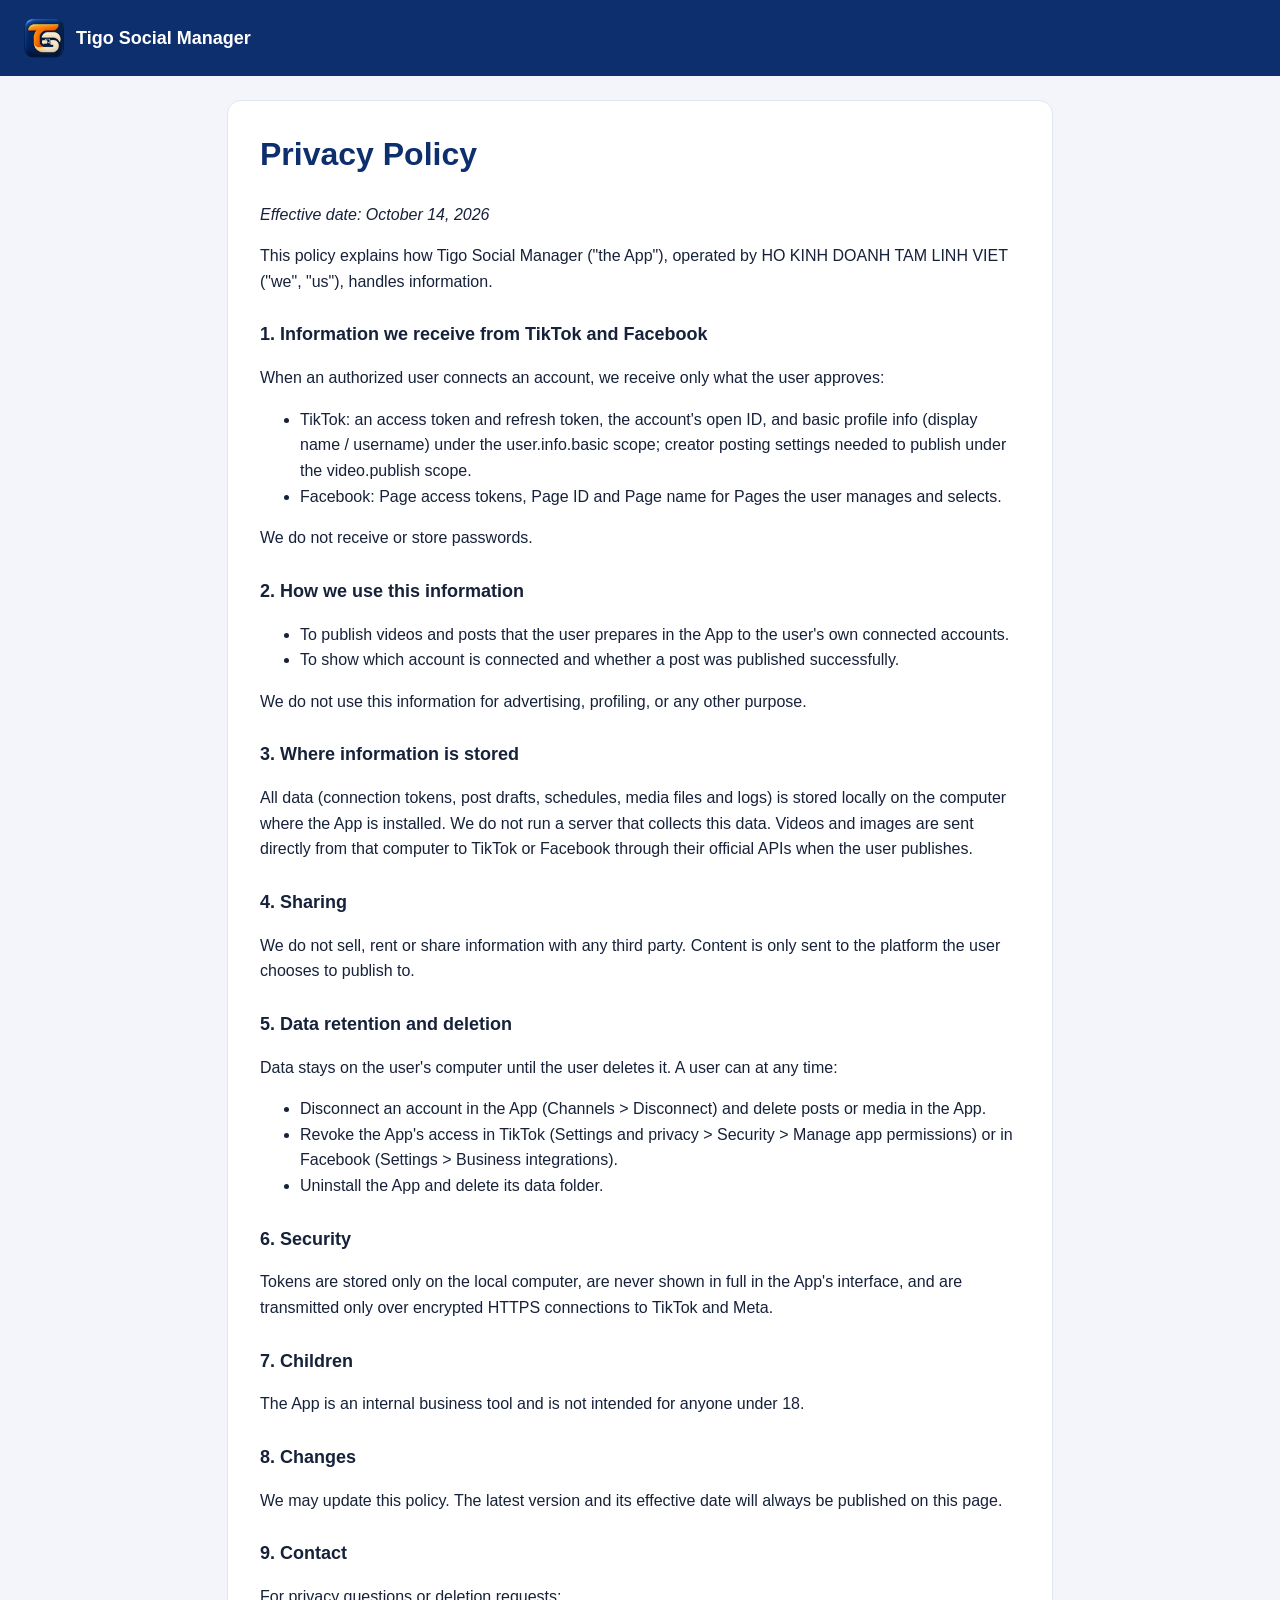
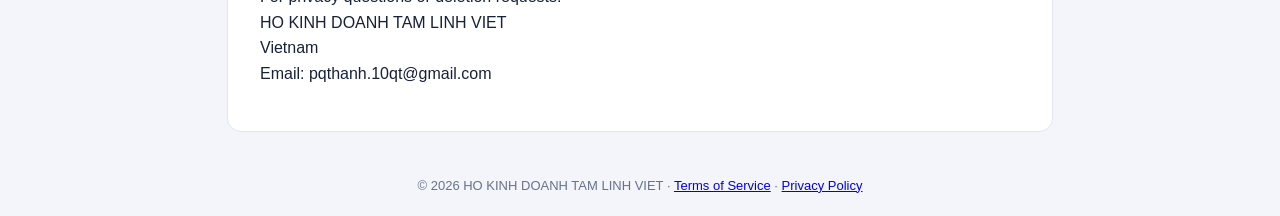
==== privacy/index.html @ 1b6d6f2d "Create index.html" ====
<!doctype html><html lang="en"><head><meta charset="utf-8"><meta name="viewport" content="width=device-width,initial-scale=1"><title>Privacy Policy – Tigo Social Manager</title><style>body{margin:0;font-family:Segoe UI,Arial,sans-serif;background:#F3F5FA;color:#16213A;line-height:1.6}
header{background:#0E2F6E;color:#fff;padding:18px 24px;display:flex;align-items:center;gap:12px}
header img{width:40px;height:40px;border-radius:10px}header a{color:#fff;text-decoration:none;font-weight:700;font-size:18px}
main{max-width:760px;margin:24px auto;background:#fff;border-radius:14px;padding:28px 32px;border:1px solid #E1E6EF}
h1{color:#0E2F6E;margin-top:0}h2{font-size:18px;margin-top:26px}nav a{margin-right:16px;color:#F47A12;font-weight:600}
footer{text-align:center;color:#66728C;font-size:13px;padding:20px}</style></head>
<body><header><img src="/logo.png" alt=""><a href="/">Tigo Social Manager</a></header><main><h1>Privacy Policy</h1><p><i>Effective date: October 14, 2026</i></p><p>This policy explains how Tigo Social Manager ("the App"), operated by HO KINH DOANH TAM LINH VIET ("we", "us"), handles information.</p>
<h2>1. Information we receive from TikTok and Facebook</h2><p>When an authorized user connects an account, we receive only what the user approves:</p><ul><li>TikTok: an access token and refresh token, the account's open ID, and basic profile info (display name / username) under the user.info.basic scope; creator posting settings needed to publish under the video.publish scope.</li><li>Facebook: Page access tokens, Page ID and Page name for Pages the user manages and selects.</li></ul><p>We do not receive or store passwords.</p>
<h2>2. How we use this information</h2><ul><li>To publish videos and posts that the user prepares in the App to the user's own connected accounts.</li><li>To show which account is connected and whether a post was published successfully.</li></ul><p>We do not use this information for advertising, profiling, or any other purpose.</p>
<h2>3. Where information is stored</h2><p>All data (connection tokens, post drafts, schedules, media files and logs) is stored locally on the computer where the App is installed. We do not run a server that collects this data. Videos and images are sent directly from that computer to TikTok or Facebook through their official APIs when the user publishes.</p>
<h2>4. Sharing</h2><p>We do not sell, rent or share information with any third party. Content is only sent to the platform the user chooses to publish to.</p>
<h2>5. Data retention and deletion</h2><p>Data stays on the user's computer until the user deletes it. A user can at any time:</p><ul><li>Disconnect an account in the App (Channels &gt; Disconnect) and delete posts or media in the App.</li><li>Revoke the App's access in TikTok (Settings and privacy &gt; Security &gt; Manage app permissions) or in Facebook (Settings &gt; Business integrations).</li><li>Uninstall the App and delete its data folder.</li></ul>
<h2>6. Security</h2><p>Tokens are stored only on the local computer, are never shown in full in the App's interface, and are transmitted only over encrypted HTTPS connections to TikTok and Meta.</p>
<h2>7. Children</h2><p>The App is an internal business tool and is not intended for anyone under 18.</p>
<h2>8. Changes</h2><p>We may update this policy. The latest version and its effective date will always be published on this page.</p>
<h2>9. Contact</h2><p>For privacy questions or deletion requests:<br>HO KINH DOANH TAM LINH VIET<br>Vietnam<br>Email: pqthanh.10qt@gmail.com</p></main>
<footer>&copy; 2026 HO KINH DOANH TAM LINH VIET · <a href="/terms/">Terms of Service</a> · <a href="/privacy/">Privacy Policy</a></footer></body></html>
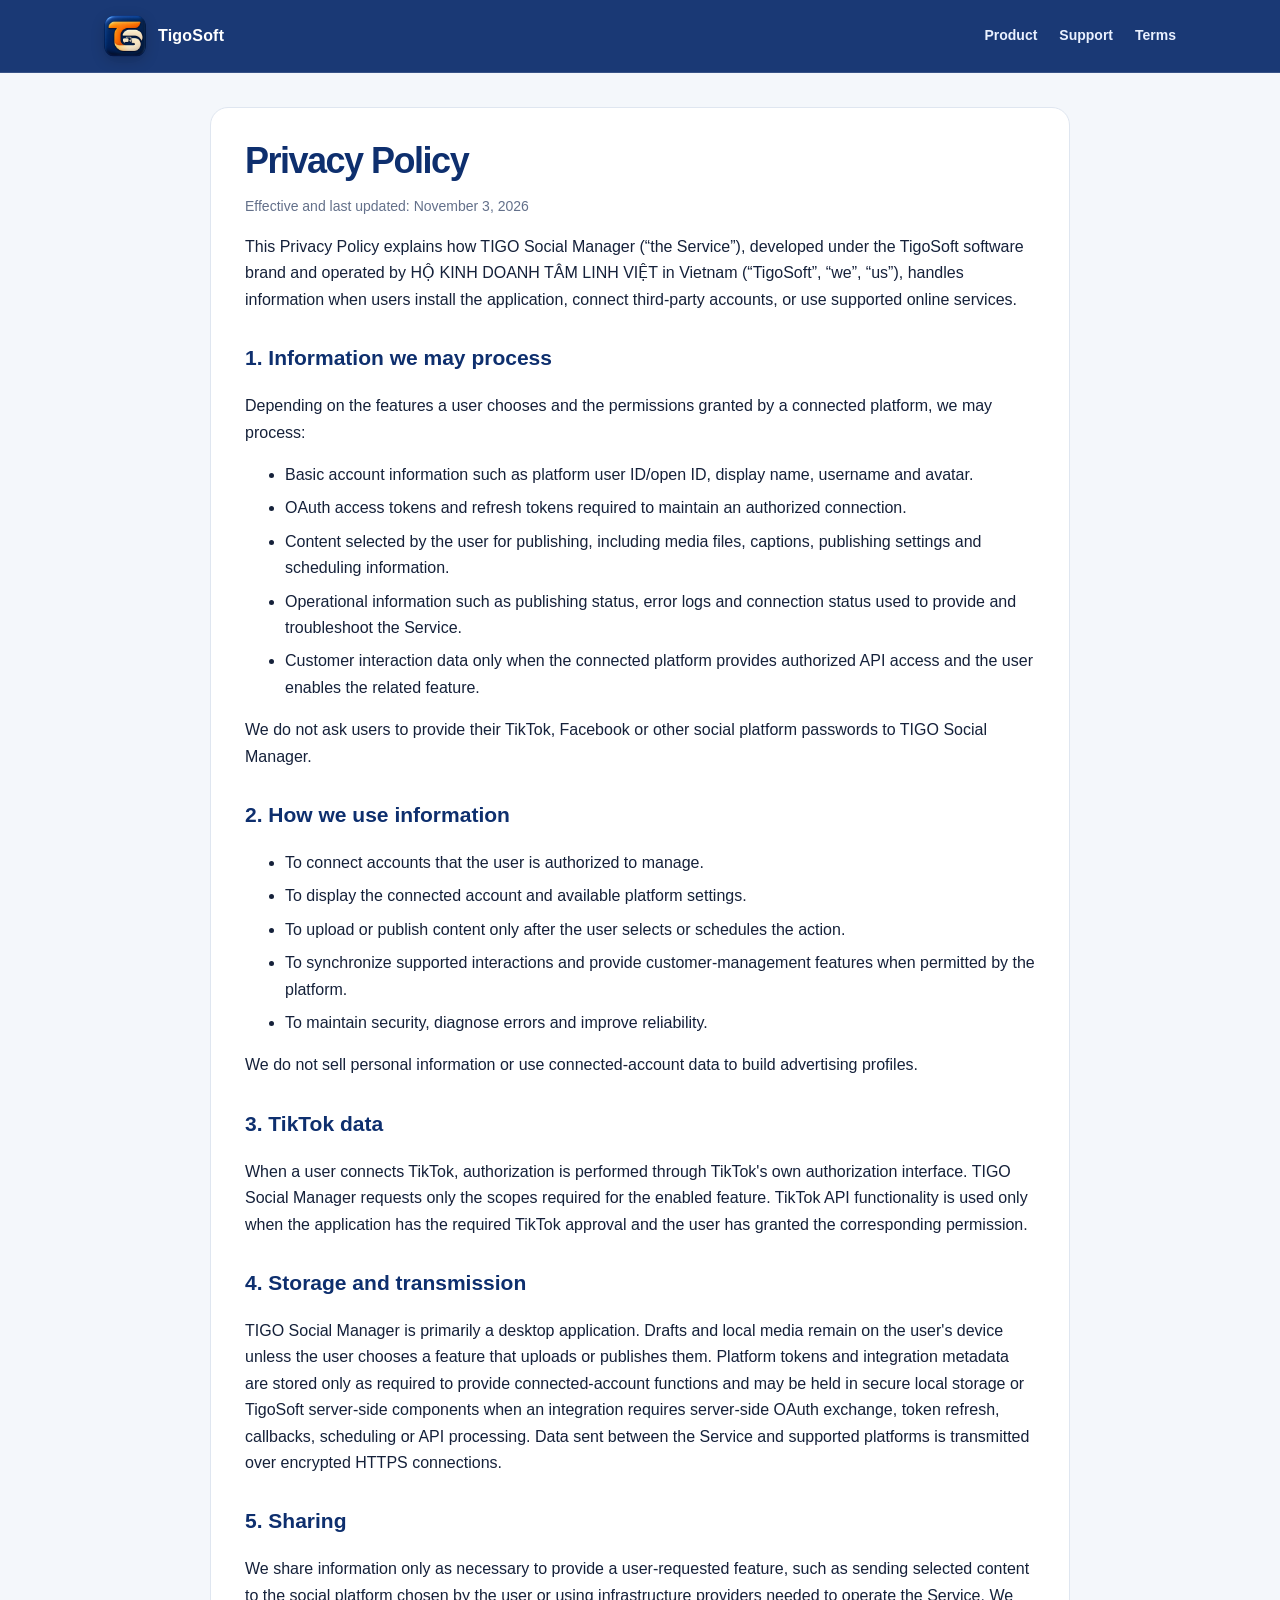
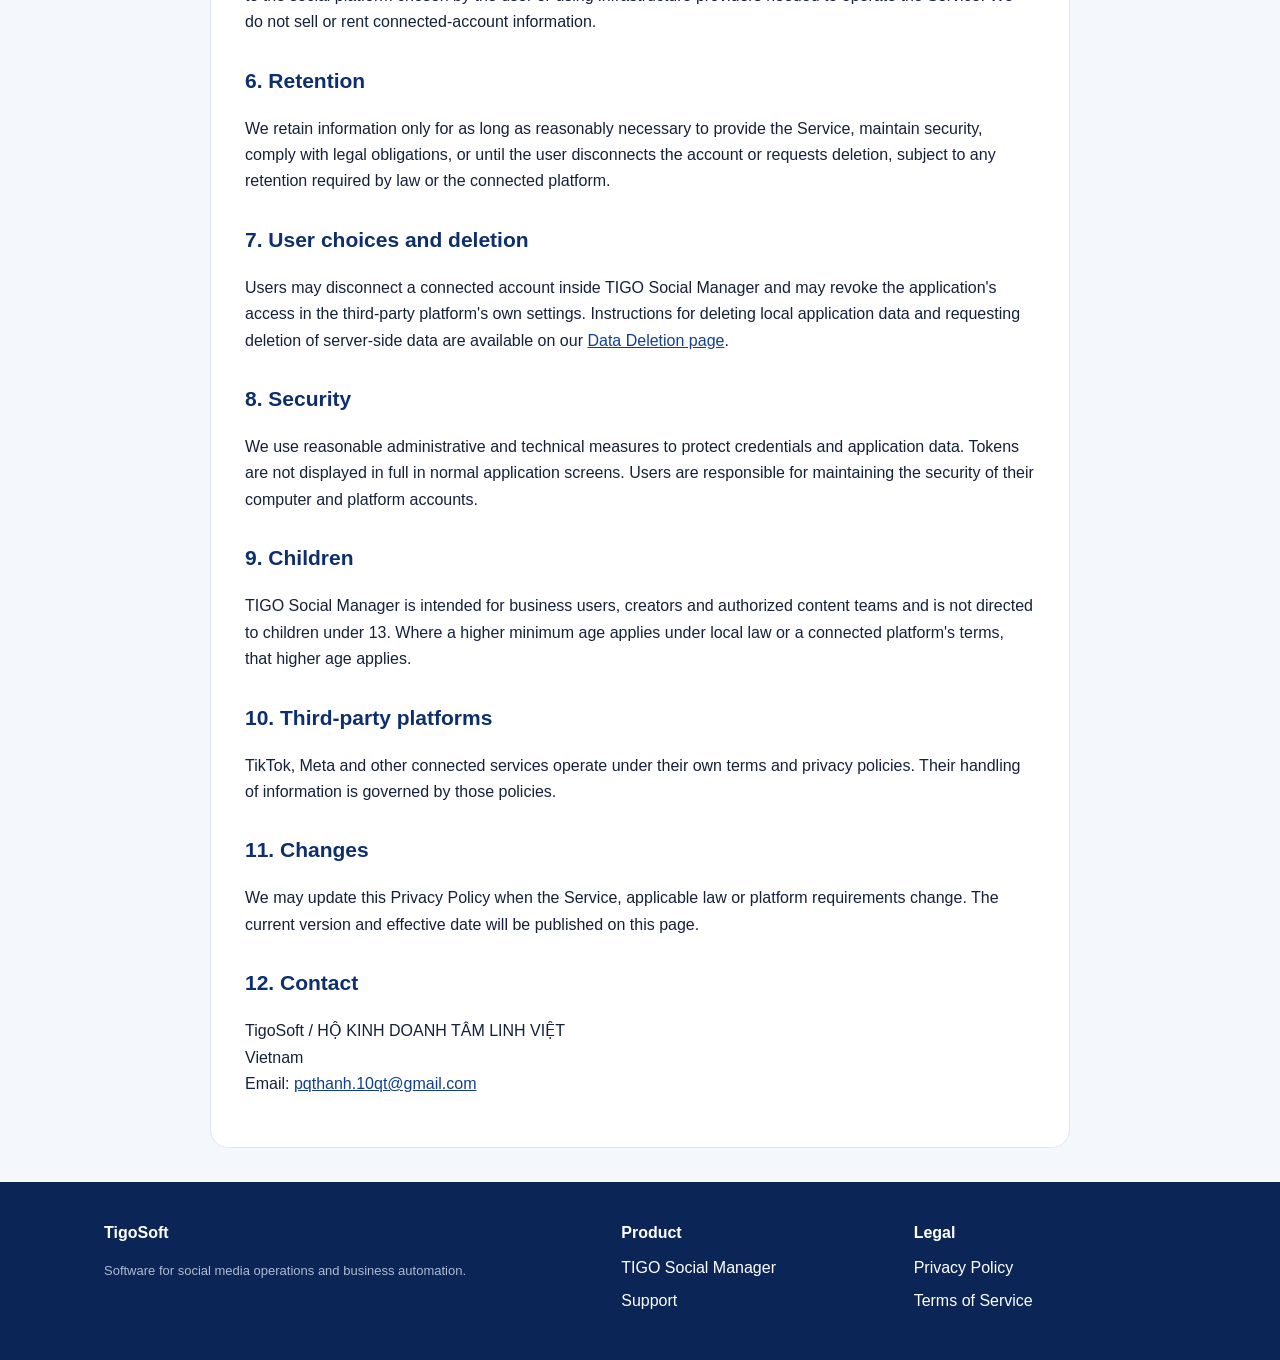
==== commit 82b7bf28: "Update Privacy Policy for public TIGO Social Manager service" ====
--- a/privacy/index.html
+++ b/privacy/index.html
@@ -1,17 +1,62 @@
-<!doctype html><html lang="en"><head><meta charset="utf-8"><meta name="viewport" content="width=device-width,initial-scale=1"><title>Privacy Policy – Tigo Social Manager</title><style>body{margin:0;font-family:Segoe UI,Arial,sans-serif;background:#F3F5FA;color:#16213A;line-height:1.6}
-header{background:#0E2F6E;color:#fff;padding:18px 24px;display:flex;align-items:center;gap:12px}
-header img{width:40px;height:40px;border-radius:10px}header a{color:#fff;text-decoration:none;font-weight:700;font-size:18px}
-main{max-width:760px;margin:24px auto;background:#fff;border-radius:14px;padding:28px 32px;border:1px solid #E1E6EF}
-h1{color:#0E2F6E;margin-top:0}h2{font-size:18px;margin-top:26px}nav a{margin-right:16px;color:#F47A12;font-weight:600}
-footer{text-align:center;color:#66728C;font-size:13px;padding:20px}</style></head>
-<body><header><img src="/logo.png" alt=""><a href="/">Tigo Social Manager</a></header><main><h1>Privacy Policy</h1><p><i>Effective date: October 14, 2026</i></p><p>This policy explains how Tigo Social Manager ("the App"), operated by HO KINH DOANH TAM LINH VIET ("we", "us"), handles information.</p>
-<h2>1. Information we receive from TikTok and Facebook</h2><p>When an authorized user connects an account, we receive only what the user approves:</p><ul><li>TikTok: an access token and refresh token, the account's open ID, and basic profile info (display name / username) under the user.info.basic scope; creator posting settings needed to publish under the video.publish scope.</li><li>Facebook: Page access tokens, Page ID and Page name for Pages the user manages and selects.</li></ul><p>We do not receive or store passwords.</p>
-<h2>2. How we use this information</h2><ul><li>To publish videos and posts that the user prepares in the App to the user's own connected accounts.</li><li>To show which account is connected and whether a post was published successfully.</li></ul><p>We do not use this information for advertising, profiling, or any other purpose.</p>
-<h2>3. Where information is stored</h2><p>All data (connection tokens, post drafts, schedules, media files and logs) is stored locally on the computer where the App is installed. We do not run a server that collects this data. Videos and images are sent directly from that computer to TikTok or Facebook through their official APIs when the user publishes.</p>
-<h2>4. Sharing</h2><p>We do not sell, rent or share information with any third party. Content is only sent to the platform the user chooses to publish to.</p>
-<h2>5. Data retention and deletion</h2><p>Data stays on the user's computer until the user deletes it. A user can at any time:</p><ul><li>Disconnect an account in the App (Channels &gt; Disconnect) and delete posts or media in the App.</li><li>Revoke the App's access in TikTok (Settings and privacy &gt; Security &gt; Manage app permissions) or in Facebook (Settings &gt; Business integrations).</li><li>Uninstall the App and delete its data folder.</li></ul>
-<h2>6. Security</h2><p>Tokens are stored only on the local computer, are never shown in full in the App's interface, and are transmitted only over encrypted HTTPS connections to TikTok and Meta.</p>
-<h2>7. Children</h2><p>The App is an internal business tool and is not intended for anyone under 18.</p>
-<h2>8. Changes</h2><p>We may update this policy. The latest version and its effective date will always be published on this page.</p>
-<h2>9. Contact</h2><p>For privacy questions or deletion requests:<br>HO KINH DOANH TAM LINH VIET<br>Vietnam<br>Email: pqthanh.10qt@gmail.com</p></main>
-<footer>&copy; 2026 HO KINH DOANH TAM LINH VIET · <a href="/terms/">Terms of Service</a> · <a href="/privacy/">Privacy Policy</a></footer></body></html>
+<!doctype html>
+<html lang="en"><head><meta charset="utf-8"><meta name="viewport" content="width=device-width,initial-scale=1">
+<title>Privacy Policy | TIGO Social Manager</title><meta name="description" content="Privacy Policy for TIGO Social Manager by TigoSoft.">
+<link rel="icon" type="image/png" href="/logo.png"><link rel="apple-touch-icon" href="/logo.png"><link rel="stylesheet" href="/assets/site.css"></head>
+<body><header class="site-header"><div class="container row"><a class="brand" href="/"><img src="/logo.png" alt="TIGO logo"><span>TigoSoft</span></a><nav><a href="/tigo-social-manager/">Product</a><a href="/support/">Support</a><a href="/terms/">Terms</a></nav></div></header>
+<main class="container"><article class="legal">
+<h1>Privacy Policy</h1><p class="date">Effective and last updated: November 3, 2026</p>
+<p>This Privacy Policy explains how TIGO Social Manager (“the Service”), developed under the TigoSoft software brand and operated by HỘ KINH DOANH TÂM LINH VIỆT in Vietnam (“TigoSoft”, “we”, “us”), handles information when users install the application, connect third-party accounts, or use supported online services.</p>
+
+<h2>1. Information we may process</h2>
+<p>Depending on the features a user chooses and the permissions granted by a connected platform, we may process:</p>
+<ul>
+<li>Basic account information such as platform user ID/open ID, display name, username and avatar.</li>
+<li>OAuth access tokens and refresh tokens required to maintain an authorized connection.</li>
+<li>Content selected by the user for publishing, including media files, captions, publishing settings and scheduling information.</li>
+<li>Operational information such as publishing status, error logs and connection status used to provide and troubleshoot the Service.</li>
+<li>Customer interaction data only when the connected platform provides authorized API access and the user enables the related feature.</li>
+</ul>
+<p>We do not ask users to provide their TikTok, Facebook or other social platform passwords to TIGO Social Manager.</p>
+
+<h2>2. How we use information</h2>
+<ul>
+<li>To connect accounts that the user is authorized to manage.</li>
+<li>To display the connected account and available platform settings.</li>
+<li>To upload or publish content only after the user selects or schedules the action.</li>
+<li>To synchronize supported interactions and provide customer-management features when permitted by the platform.</li>
+<li>To maintain security, diagnose errors and improve reliability.</li>
+</ul>
+<p>We do not sell personal information or use connected-account data to build advertising profiles.</p>
+
+<h2>3. TikTok data</h2>
+<p>When a user connects TikTok, authorization is performed through TikTok's own authorization interface. TIGO Social Manager requests only the scopes required for the enabled feature. TikTok API functionality is used only when the application has the required TikTok approval and the user has granted the corresponding permission.</p>
+
+<h2>4. Storage and transmission</h2>
+<p>TIGO Social Manager is primarily a desktop application. Drafts and local media remain on the user's device unless the user chooses a feature that uploads or publishes them. Platform tokens and integration metadata are stored only as required to provide connected-account functions and may be held in secure local storage or TigoSoft server-side components when an integration requires server-side OAuth exchange, token refresh, callbacks, scheduling or API processing. Data sent between the Service and supported platforms is transmitted over encrypted HTTPS connections.</p>
+
+<h2>5. Sharing</h2>
+<p>We share information only as necessary to provide a user-requested feature, such as sending selected content to the social platform chosen by the user or using infrastructure providers needed to operate the Service. We do not sell or rent connected-account information.</p>
+
+<h2>6. Retention</h2>
+<p>We retain information only for as long as reasonably necessary to provide the Service, maintain security, comply with legal obligations, or until the user disconnects the account or requests deletion, subject to any retention required by law or the connected platform.</p>
+
+<h2>7. User choices and deletion</h2>
+<p>Users may disconnect a connected account inside TIGO Social Manager and may revoke the application's access in the third-party platform's own settings. Instructions for deleting local application data and requesting deletion of server-side data are available on our <a href="/data-deletion/">Data Deletion page</a>.</p>
+
+<h2>8. Security</h2>
+<p>We use reasonable administrative and technical measures to protect credentials and application data. Tokens are not displayed in full in normal application screens. Users are responsible for maintaining the security of their computer and platform accounts.</p>
+
+<h2>9. Children</h2>
+<p>TIGO Social Manager is intended for business users, creators and authorized content teams and is not directed to children under 13. Where a higher minimum age applies under local law or a connected platform's terms, that higher age applies.</p>
+
+<h2>10. Third-party platforms</h2>
+<p>TikTok, Meta and other connected services operate under their own terms and privacy policies. Their handling of information is governed by those policies.</p>
+
+<h2>11. Changes</h2>
+<p>We may update this Privacy Policy when the Service, applicable law or platform requirements change. The current version and effective date will be published on this page.</p>
+
+<h2>12. Contact</h2>
+<p>TigoSoft / HỘ KINH DOANH TÂM LINH VIỆT<br>Vietnam<br>Email: <a href="mailto:pqthanh.10qt@gmail.com">pqthanh.10qt@gmail.com</a></p>
+</article></main>
+<footer class="site-footer"><div class="container footer-grid"><div><div class="footer-title">TigoSoft</div><p class="small">Software for social media operations and business automation.</p></div><div><div class="footer-title">Product</div><ul><li><a href="/tigo-social-manager/">TIGO Social Manager</a></li><li><a href="/support/">Support</a></li></ul></div><div><div class="footer-title">Legal</div><ul><li><a href="/privacy/">Privacy Policy</a></li><li><a href="/terms/">Terms of Service</a></li></ul></div></div></footer>
+</body></html>
--- a/assets/site.css
+++ b/assets/site.css
@@ -0,0 +1,71 @@
+:root{
+  --navy:#0e2f6e;--navy2:#123f8d;--orange:#f47a12;--ink:#15213a;--muted:#63708a;
+  --bg:#f4f7fb;--card:#fff;--line:#dfe6f0;--soft:#eef4ff;--green:#147a58;
+}
+*{box-sizing:border-box}
+html{scroll-behavior:smooth}
+body{margin:0;font-family:Segoe UI,Inter,Arial,sans-serif;background:var(--bg);color:var(--ink);line-height:1.65}
+a{color:var(--navy2)}
+.container{max-width:1120px;margin:auto;padding:0 24px}
+.site-header{position:sticky;top:0;z-index:20;background:#0e2f6ef2;color:#fff;border-bottom:1px solid #ffffff22;backdrop-filter:blur(8px)}
+.site-header .row{height:72px;display:flex;align-items:center;justify-content:space-between;gap:24px}
+.brand{display:flex;align-items:center;gap:12px;color:#fff;text-decoration:none;font-weight:800;letter-spacing:.2px}
+.brand img{width:42px;height:42px;border-radius:11px;object-fit:cover;box-shadow:0 4px 14px #0003}
+nav{display:flex;gap:22px;align-items:center;flex-wrap:wrap}
+nav a{color:#eaf1ff;text-decoration:none;font-weight:650;font-size:14px}
+nav a:hover{color:#fff}
+.hero{background:linear-gradient(135deg,#0e2f6e,#123f8d 58%,#1956b1);color:#fff;padding:76px 0 70px}
+.hero-grid{display:grid;grid-template-columns:1.12fr .88fr;gap:46px;align-items:center}
+.kicker{display:inline-flex;align-items:center;gap:8px;background:#ffffff18;border:1px solid #ffffff2d;border-radius:999px;padding:7px 12px;font-size:13px;font-weight:700}
+h1{font-size:48px;line-height:1.08;margin:18px 0 18px;letter-spacing:-1.5px}
+.hero p{font-size:19px;color:#e4ecff;max-width:720px}
+.actions{display:flex;gap:12px;flex-wrap:wrap;margin-top:28px}
+.btn{display:inline-flex;align-items:center;justify-content:center;padding:12px 17px;border-radius:10px;text-decoration:none;font-weight:750;border:1px solid transparent}
+.btn-primary{background:var(--orange);color:#fff}
+.btn-secondary{background:#fff;color:var(--navy);border-color:#fff}
+.product-card{background:#fff;color:var(--ink);border-radius:20px;padding:22px;border:1px solid #ffffff66;box-shadow:0 18px 55px #061c4b55}
+.app-window{border:1px solid var(--line);border-radius:14px;overflow:hidden;background:#f9fbff}
+.app-top{height:38px;background:#0e2f6e;display:flex;align-items:center;padding:0 12px;gap:6px}
+.dot{width:9px;height:9px;border-radius:50%;background:#fff7}
+.app-body{display:grid;grid-template-columns:120px 1fr;min-height:250px}
+.side{background:#163d7d;color:#dce9ff;padding:16px 12px;font-size:12px}
+.side div{padding:8px 4px;border-bottom:1px solid #ffffff16}
+.mainmock{padding:18px}
+.mock-title{font-size:18px;font-weight:800;color:var(--navy)}
+.mock-row{display:grid;grid-template-columns:repeat(2,1fr);gap:10px;margin-top:14px}
+.mock-box{height:78px;background:#eef3fb;border:1px solid #d9e2f1;border-radius:10px;padding:10px;font-size:12px;color:#5e6c85}
+section{padding:66px 0}
+.section-head{max-width:760px;margin-bottom:30px}
+.section-head h2{font-size:32px;line-height:1.2;margin:0 0 10px;color:var(--navy)}
+.section-head p{margin:0;color:var(--muted);font-size:17px}
+.grid-3{display:grid;grid-template-columns:repeat(3,1fr);gap:18px}
+.grid-2{display:grid;grid-template-columns:repeat(2,1fr);gap:18px}
+.card{background:var(--card);border:1px solid var(--line);border-radius:16px;padding:24px;box-shadow:0 6px 20px #0e2f6e08}
+.card h3{margin:0 0 9px;color:var(--navy);font-size:19px}
+.card p{margin:0;color:var(--muted)}
+.badge{display:inline-block;background:var(--soft);color:var(--navy);padding:5px 9px;border-radius:999px;font-size:12px;font-weight:750;margin-bottom:10px}
+.steps{counter-reset:step;display:grid;gap:14px}
+.step{counter-increment:step;background:#fff;border:1px solid var(--line);border-radius:14px;padding:20px 20px 20px 64px;position:relative}
+.step:before{content:counter(step);position:absolute;left:20px;top:18px;width:30px;height:30px;border-radius:50%;background:var(--navy);color:#fff;display:grid;place-items:center;font-weight:800}
+.step h3{margin:0 0 5px;color:var(--navy);font-size:18px}
+.step p{margin:0;color:var(--muted)}
+.callout{background:#eaf6f1;border:1px solid #bfe2d4;color:#235b48;border-radius:14px;padding:20px}
+.legal{max-width:860px;margin:34px auto;background:#fff;border:1px solid var(--line);border-radius:18px;padding:34px}
+.legal h1{font-size:36px;color:var(--navy);margin:0 0 8px}
+.legal h2{font-size:21px;color:var(--navy);margin-top:28px}
+.legal .date{color:var(--muted);font-size:14px}
+.legal li{margin:7px 0}
+.site-footer{background:#0b2556;color:#dbe6fb;padding:38px 0}
+.footer-grid{display:grid;grid-template-columns:1.3fr .7fr .7fr;gap:30px}
+.site-footer a{color:#fff;text-decoration:none}
+.site-footer ul{list-style:none;margin:0;padding:0}
+.site-footer li{margin:7px 0}
+.footer-title{font-weight:800;color:#fff;margin-bottom:8px}
+.small{font-size:13px;color:#aebbd2}
+.visible-legal{display:flex;gap:15px;flex-wrap:wrap;margin-top:16px}
+.visible-legal a{color:#fff;font-weight:750;text-decoration:underline}
+@media(max-width:820px){
+  .hero-grid,.grid-3,.grid-2,.footer-grid{grid-template-columns:1fr}
+  .hero{padding-top:48px}h1{font-size:38px}
+  nav{display:none}
+}
